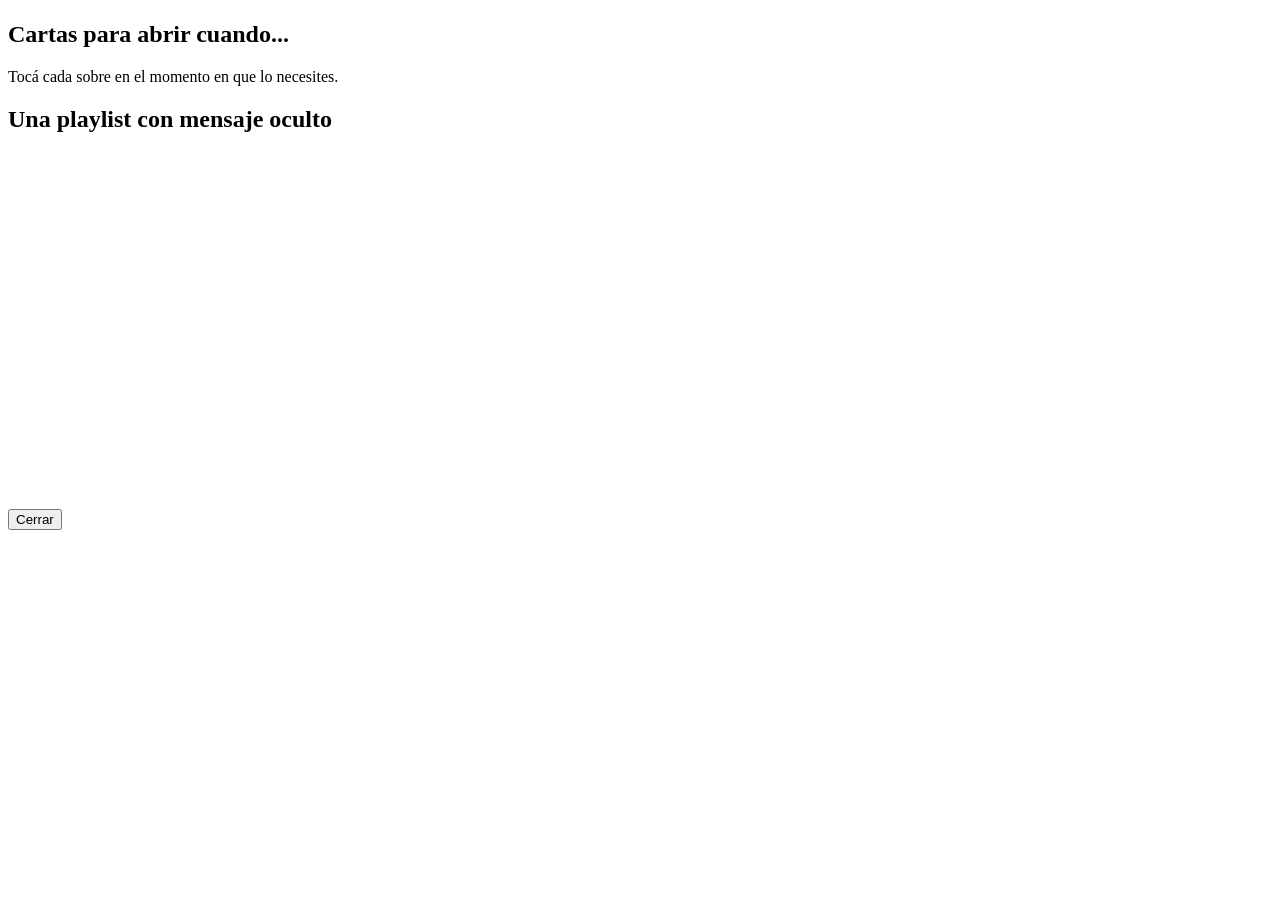
==== index.html @ daa83799 "Crear index.html" ====
<!DOCTYPE html>
<html lang="es">
<head>
  <meta charset="UTF-8" />
  <meta name="viewport" content="width=device-width, initial-scale=1.0" />
  <title>Felices 19, Vico</title>
  <link rel="preconnect" href="https://fonts.googleapis.com">
  <link rel="preconnect" href="https://fonts.gstatic.com" crossorigin>
  <link href="https://fonts.googleapis.com/css2?family=Playfair+Display:ital,wght@0,600;1,500&family=Plus+Jakarta+Sans:wght@400;500;600&display=swap" rel="stylesheet">
  <link rel="stylesheet" href="style.css" />
  <script src="script.js" defer></script>
</head>
<body>
  <div class="fondo-luces" aria-hidden="true"></div>

  <main class="contenedor">
    <header class="hero">
      <span class="etiqueta-comic" id="subtitulo-hero"></span>
      <h1 id="titulo-hero"></h1>
      <div class="separador-arte">
        <span></span><i></i><span></span>
      </div>
    </header>

    <section class="tarjeta-principal">
      <div id="carta-principal" class="texto-carta"></div>
    </section>

    <section class="bloque">
      <h2>Cartas para abrir cuando...</h2>
      <p class="bajada">Tocá cada sobre en el momento en que lo necesites.</p>
      <div id="sobres-grid" class="grid-sobres"></div>
    </section>

    <section class="bloque">
      <h2>Una playlist con mensaje oculto</h2>
      <p id="pista-playlist" class="pista"></p>
      <div class="marco-spotify">
        <iframe
          id="spotify-frame"
          width="100%"
          height="352"
          frameborder="0"
          allow="autoplay; clipboard-write; encrypted-media; fullscreen; picture-in-picture"
          loading="lazy">
        </iframe>
      </div>
    </section>
  </main>

  <div id="modal" class="modal" role="dialog" aria-modal="true">
    <div class="modal-caja">
      <button id="cerrar-modal" class="btn-cerrar" aria-label="Cerrar">Cerrar</button>
      <span id="modal-etiqueta" class="etiqueta-comic"></span>
      <h3 id="modal-titulo"></h3>
      <div id="modal-texto" class="texto-carta"></div>
    </div>
  </div>
</body>
</html>
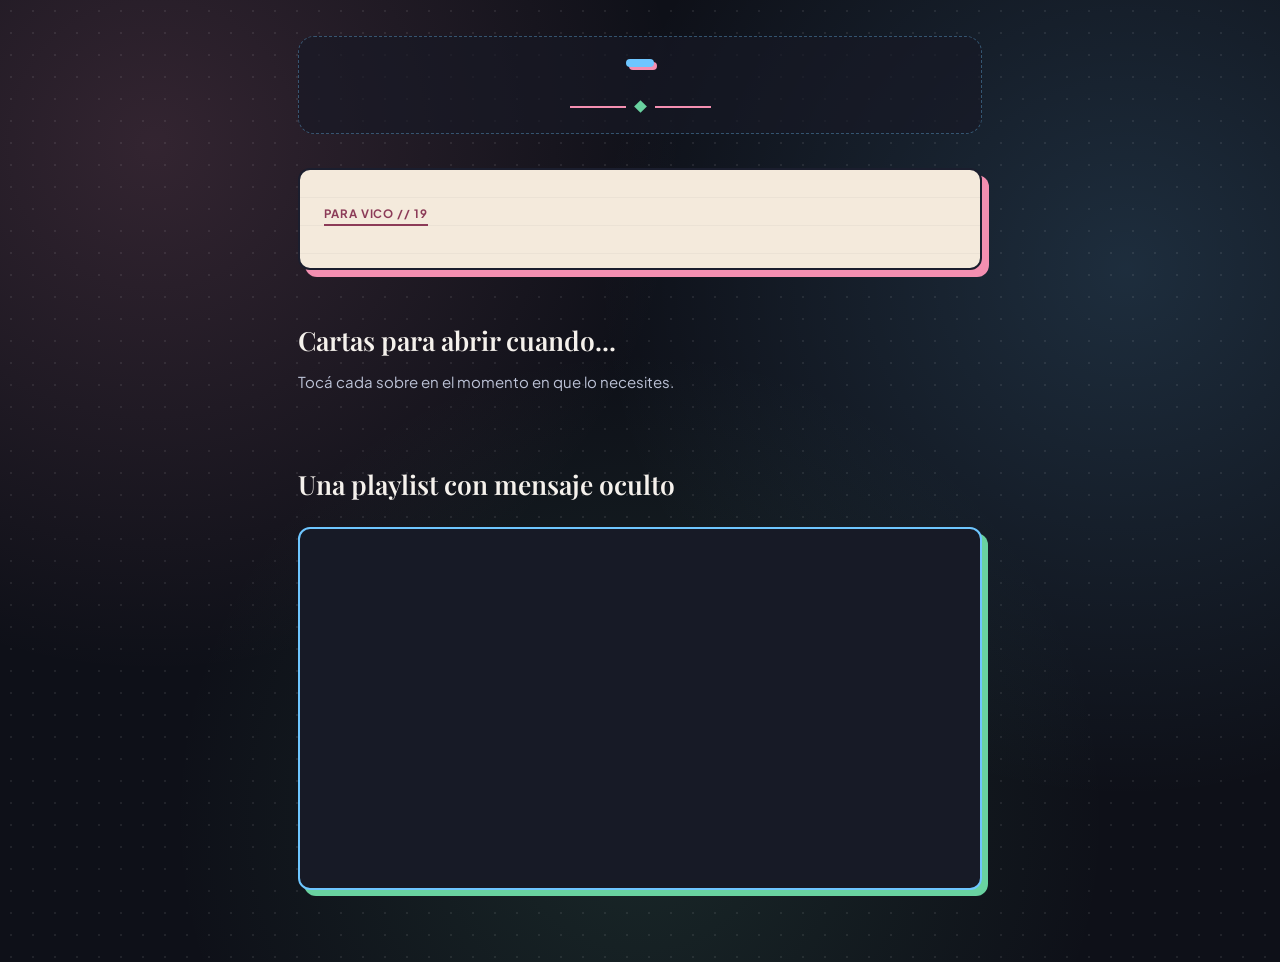
==== commit aba9b27f: "Update title in index.html from 'Vico' to 'Vieja'" ====
--- a/index.html
+++ b/index.html
@@ -3,7 +3,7 @@
 <head>
   <meta charset="UTF-8" />
   <meta name="viewport" content="width=device-width, initial-scale=1.0" />
-  <title>Felices 19, Vico</title>
+  <title>Felices 19, Vieja</title>
   <link rel="preconnect" href="https://fonts.googleapis.com">
   <link rel="preconnect" href="https://fonts.gstatic.com" crossorigin>
   <link href="https://fonts.googleapis.com/css2?family=Playfair+Display:ital,wght@0,600;1,500&family=Plus+Jakarta+Sans:wght@400;500;600&display=swap" rel="stylesheet">
--- a/style.css
+++ b/style.css
@@ -0,0 +1,314 @@
+:root {
+  --fondo: #0e1018;
+  --tarjeta: #171a26;
+  --papel: #f4eadc;
+  --papel-solapa: #e5d5c0;
+  --tinta: #1b1e2e;
+  --texto: #f5f1ec;
+  --texto-suave: #bcc2d6;
+  --rosa: #f48fb1;
+  --azul: #6ec6ff;
+  --verde: #69d2a0;
+}
+
+* {
+  box-sizing: border-box;
+  margin: 0;
+  padding: 0;
+}
+
+body {
+  background-color: var(--fondo);
+  background-image:
+    radial-gradient(rgba(255, 255, 255, 0.08) 1px, transparent 1px),
+    radial-gradient(circle at 12% 15%, rgba(244, 143, 177, 0.16), transparent 38%),
+    radial-gradient(circle at 88% 28%, rgba(110, 198, 255, 0.16), transparent 40%),
+    radial-gradient(circle at 50% 85%, rgba(105, 210, 160, 0.12), transparent 45%);
+  background-size: 22px 22px, 100% 100%, 100% 100%, 100% 100%;
+  color: var(--texto);
+  font-family: 'Plus Jakarta Sans', sans-serif;
+  line-height: 1.7;
+  min-height: 100vh;
+}
+
+.contenedor {
+  max-width: 720px;
+  margin: 0 auto;
+  padding: 36px 18px 72px;
+}
+
+.hero {
+  text-align: center;
+  margin-bottom: 34px;
+  padding: 22px 16px;
+  border: 1px dashed rgba(110, 198, 255, 0.35);
+  border-radius: 16px;
+  background: rgba(23, 26, 38, 0.65);
+  position: relative;
+}
+
+.etiqueta-comic {
+  display: inline-block;
+  font-size: 0.76rem;
+  font-weight: 700;
+  letter-spacing: 0.09em;
+  text-transform: uppercase;
+  color: var(--fondo);
+  background: var(--azul);
+  padding: 4px 14px;
+  border-radius: 4px;
+  box-shadow: 3px 3px 0px var(--rosa);
+  margin-bottom: 14px;
+}
+
+h1, h2, h3 {
+  font-family: 'Playfair Display', serif;
+  font-weight: 600;
+}
+
+h1 {
+  font-size: clamp(2rem, 6vw, 2.85rem);
+  text-shadow: 2px 2px 0px rgba(244, 143, 177, 0.35);
+}
+
+.separador-arte {
+  display: flex;
+  align-items: center;
+  justify-content: center;
+  gap: 10px;
+  margin-top: 14px;
+}
+
+.separador-arte span {
+  width: 56px;
+  height: 2px;
+  background: var(--rosa);
+}
+
+.separador-arte i {
+  width: 9px;
+  height: 9px;
+  transform: rotate(45deg);
+  background: var(--verde);
+}
+
+.tarjeta-principal {
+  background-color: var(--papel);
+  background-image: repeating-linear-gradient(
+    to bottom,
+    transparent 0px,
+    transparent 27px,
+    rgba(27, 30, 46, 0.08) 28px
+  );
+  color: var(--tinta);
+  border: 2px solid var(--tinta);
+  border-radius: 12px;
+  padding: 28px 24px;
+  box-shadow: 7px 7px 0px var(--rosa);
+  position: relative;
+}
+
+.tarjeta-principal::before {
+  content: "PARA VICO // 19";
+  display: inline-block;
+  font-size: 0.72rem;
+  font-weight: 700;
+  letter-spacing: 0.08em;
+  color: #8c3b58;
+  border-bottom: 2px solid #8c3b58;
+  margin-bottom: 14px;
+}
+
+.texto-carta p + p {
+  margin-top: 14px;
+}
+
+.bloque {
+  margin-top: 48px;
+}
+
+.bloque h2 {
+  font-size: 1.65rem;
+  margin-bottom: 6px;
+}
+
+.bajada, .pista {
+  color: var(--texto-suave);
+  font-size: 0.94rem;
+  margin-bottom: 20px;
+}
+
+.pista {
+  color: var(--verde);
+  font-weight: 500;
+}
+
+.grid-sobres {
+  display: grid;
+  grid-template-columns: repeat(auto-fill, minmax(152px, 1fr));
+  gap: 16px;
+}
+
+.sobre {
+  position: relative;
+  min-height: 168px;
+  background: linear-gradient(165deg, var(--papel) 55%, #e8d9c5 100%);
+  border: 2px solid #c9b69f;
+  border-radius: 8px;
+  padding: 96px 10px 12px;
+  text-align: center;
+  color: var(--tinta);
+  cursor: pointer;
+  overflow: hidden;
+  box-shadow: 4px 4px 0px rgba(0, 0, 0, 0.45);
+  transition: transform 0.2s ease, box-shadow 0.2s ease;
+}
+
+.sobre:hover, .sobre:focus-visible {
+  transform: translateY(-4px) rotate(-1deg);
+  box-shadow: 6px 6px 0px var(--azul);
+  outline: none;
+}
+
+.sobre-pliegues {
+  position: absolute;
+  inset: 0;
+  background:
+    linear-gradient(32deg, rgba(168, 146, 120, 0.28) 49%, transparent 50%),
+    linear-gradient(-32deg, rgba(168, 146, 120, 0.28) 49%, transparent 50%);
+  pointer-events: none;
+}
+
+.sobre-solapa {
+  position: absolute;
+  top: 0;
+  left: 0;
+  width: 100%;
+  height: 84px;
+  background: var(--papel-solapa);
+  clip-path: polygon(0 0, 50% 92%, 100% 0);
+  border-top: 2px solid #d5c3ad;
+  transform-origin: top center;
+  transition: transform 0.25s ease;
+  z-index: 1;
+}
+
+.sobre:hover .sobre-solapa {
+  transform: scaleY(0.84);
+}
+
+.sello-lacre {
+  position: absolute;
+  top: 72px;
+  left: 50%;
+  transform: translate(-50%, -50%);
+  width: 36px;
+  height: 36px;
+  border-radius: 50%;
+  background: #c94a78;
+  color: #fff8f2;
+  font-family: 'Playfair Display', serif;
+  font-size: 0.85rem;
+  font-weight: 700;
+  display: flex;
+  align-items: center;
+  justify-content: center;
+  border: 2px dashed rgba(255, 255, 255, 0.65);
+  box-shadow: 0 3px 6px rgba(0, 0, 0, 0.35);
+  z-index: 2;
+}
+
+.sobre:nth-child(3n + 2) .sello-lacre {
+  background: #2f7db3;
+}
+
+.sobre:nth-child(3n + 3) .sello-lacre {
+  background: #2e8b64;
+}
+
+.sobre strong {
+  position: relative;
+  z-index: 2;
+  display: block;
+  font-size: 0.82rem;
+  font-weight: 600;
+  line-height: 1.28;
+  color: var(--tinta);
+}
+
+.sobre.abierto {
+  opacity: 0.82;
+}
+
+.sobre.abierto::after {
+  content: "Abierta";
+  position: absolute;
+  bottom: 4px;
+  right: 6px;
+  font-size: 0.62rem;
+  font-weight: 700;
+  text-transform: uppercase;
+  color: #7d6b57;
+}
+
+.marco-spotify {
+  border-radius: 12px;
+  overflow: hidden;
+  border: 2px solid var(--azul);
+  box-shadow: 6px 6px 0px var(--verde);
+  background: var(--tarjeta);
+}
+
+.modal {
+  position: fixed;
+  inset: 0;
+  background: rgba(8, 9, 15, 0.85);
+  backdrop-filter: blur(4px);
+  display: none;
+  align-items: center;
+  justify-content: center;
+  padding: 18px;
+  z-index: 50;
+}
+
+.modal.activo {
+  display: flex;
+}
+
+.modal-caja {
+  background-color: var(--papel);
+  background-image: repeating-linear-gradient(
+    to bottom,
+    transparent 0px,
+    transparent 27px,
+    rgba(27, 30, 46, 0.08) 28px
+  );
+  color: var(--tinta);
+  border: 2px solid var(--tinta);
+  box-shadow: 7px 7px 0px var(--azul);
+  border-radius: 12px;
+  max-width: 540px;
+  width: 100%;
+  max-height: 82vh;
+  overflow-y: auto;
+  padding: 26px 22px;
+  position: relative;
+}
+
+.modal-caja h3 {
+  font-size: 1.4rem;
+  margin-bottom: 14px;
+  color: var(--tinta);
+}
+
+.btn-cerrar {
+  float: right;
+  background: var(--tinta);
+  color: var(--papel);
+  border: none;
+  border-radius: 6px;
+  padding: 6px 12px;
+  font-size: 0.8rem;
+  font-weight: 600;
+  cursor: pointer;
+}
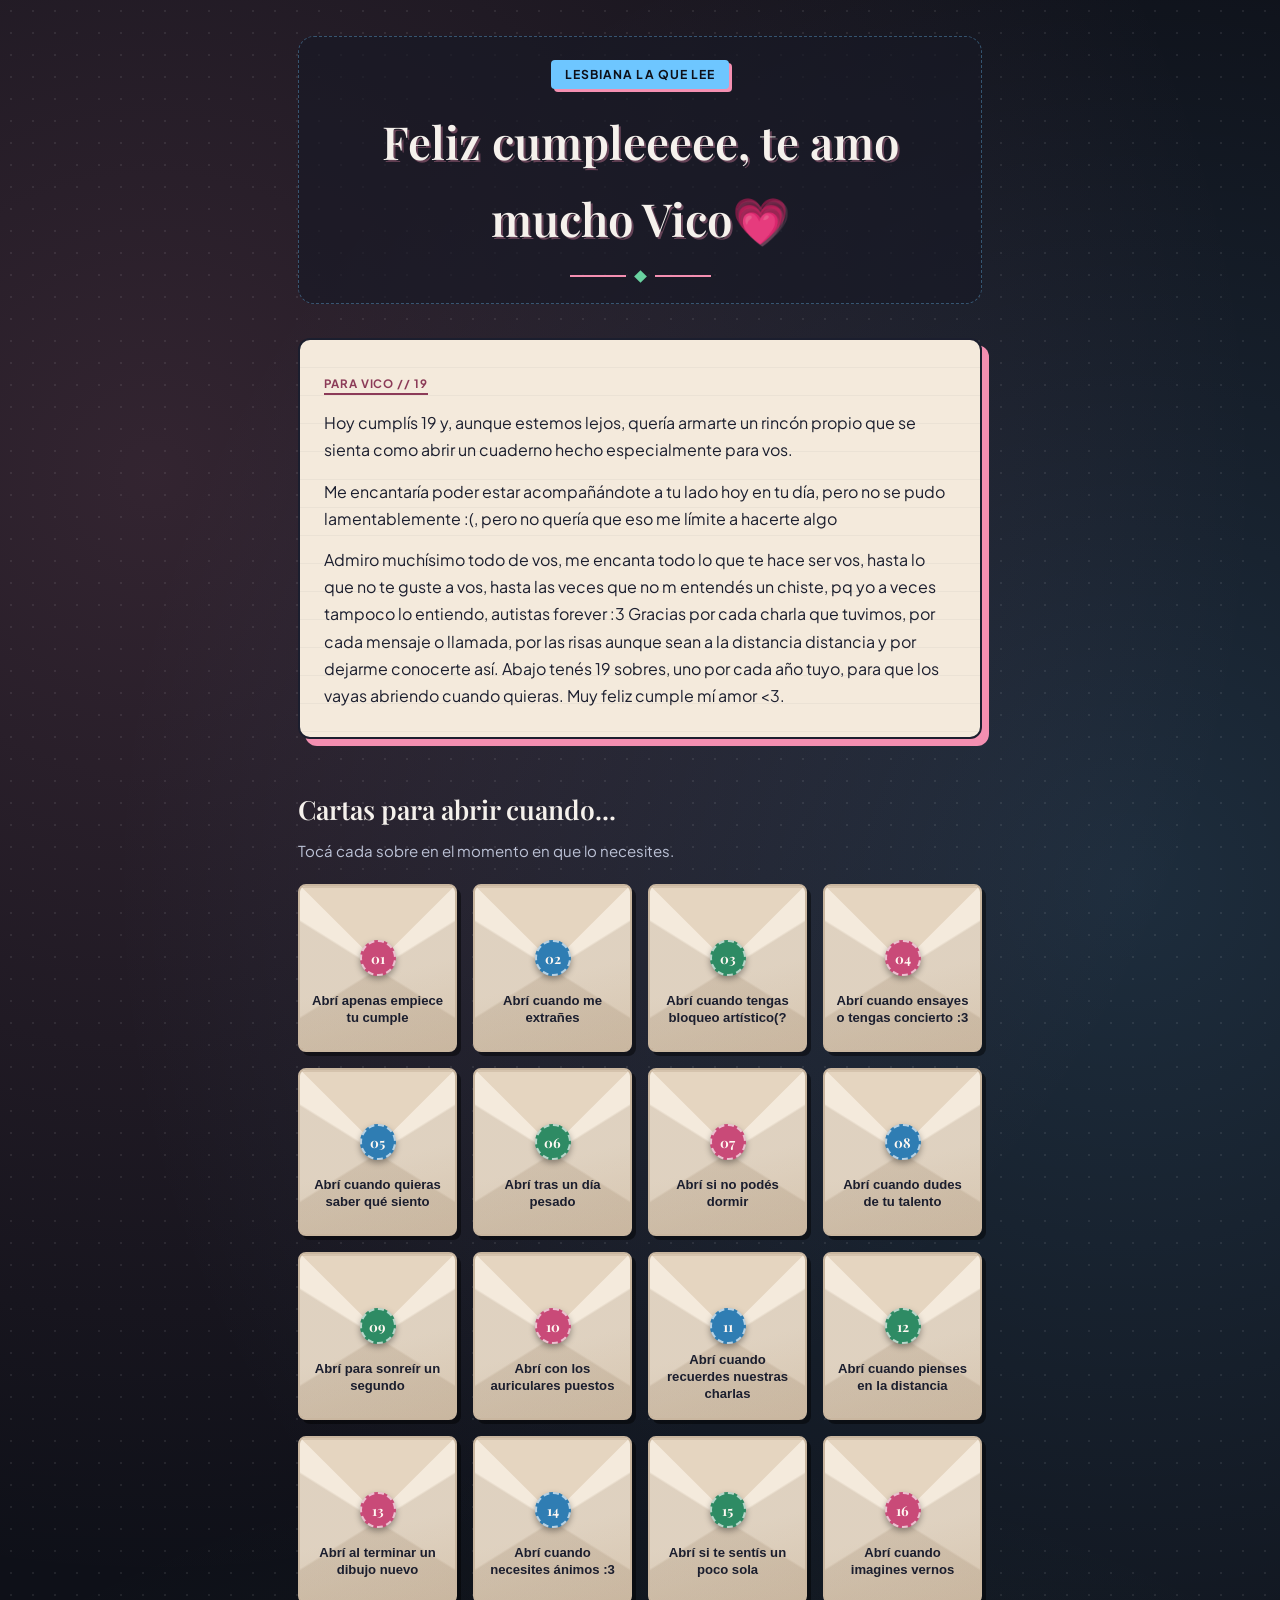
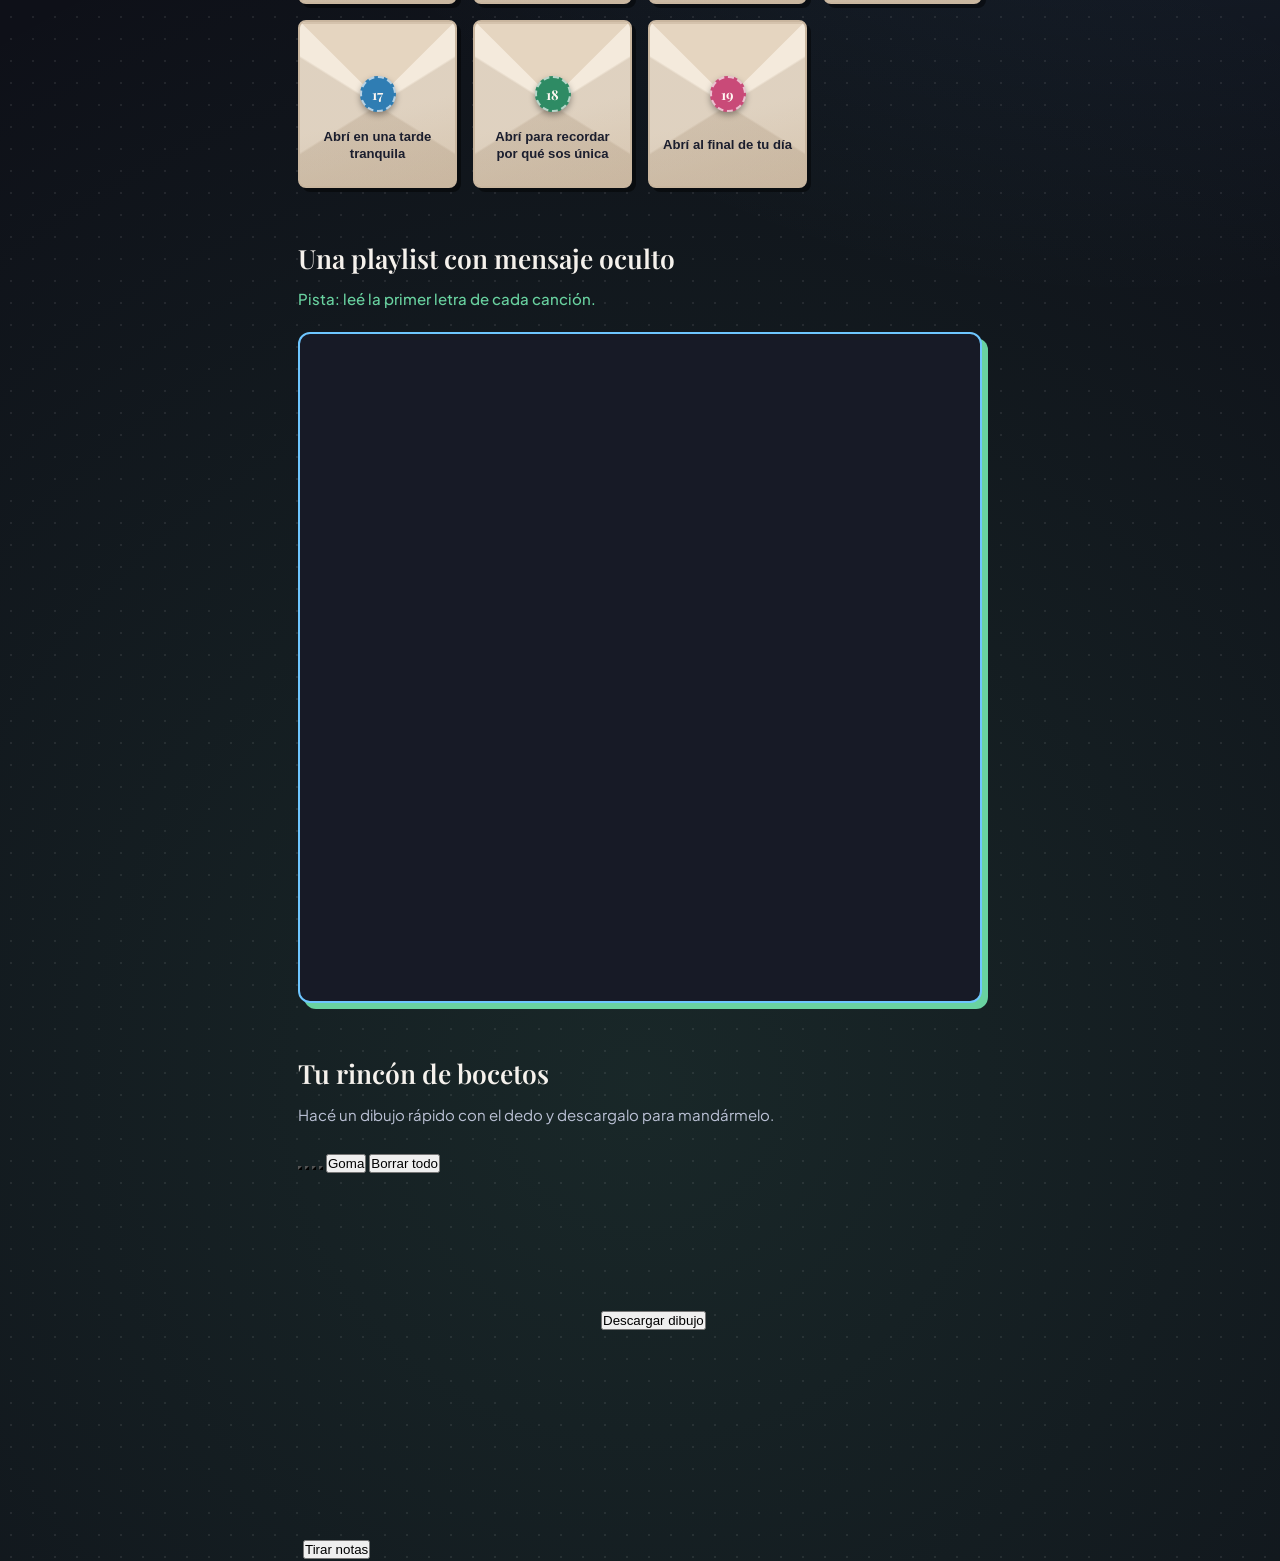
==== commit f0963ded: "Enhance index.html with sketching features and versioning Updated stylesheet and script links to inc" ====
--- a/index.html
+++ b/index.html
@@ -7,8 +7,8 @@
   <link rel="preconnect" href="https://fonts.googleapis.com">
   <link rel="preconnect" href="https://fonts.gstatic.com" crossorigin>
   <link href="https://fonts.googleapis.com/css2?family=Playfair+Display:ital,wght@0,600;1,500&family=Plus+Jakarta+Sans:wght@400;500;600&display=swap" rel="stylesheet">
-  <link rel="stylesheet" href="style.css" />
-  <script src="script.js" defer></script>
+  <link rel="stylesheet" href="style.css?v=4" />
+  <script src="script.js?v=4" defer></script>
 </head>
 <body>
   <div class="fondo-luces" aria-hidden="true"></div>
@@ -39,11 +39,28 @@
         <iframe
           id="spotify-frame"
           width="100%"
-          height="352"
+          height="660"
           frameborder="0"
           allow="autoplay; clipboard-write; encrypted-media; fullscreen; picture-in-picture"
           loading="lazy">
         </iframe>
+      </div>
+    </section>
+
+    <section class="bloque">
+      <h2>Tu rincón de bocetos</h2>
+      <p class="bajada">Hacé un dibujo rápido con el dedo y descargalo para mandármelo.</p>
+      <div class="bloc-caja">
+        <div class="bloc-herramientas">
+          <button type="button" class="color-btn activo" data-color="#1b1e2e" aria-label="Tinta oscura" style="background:#1b1e2e"></button>
+          <button type="button" class="color-btn" data-color="#e05286" aria-label="Rosa" style="background:#e05286"></button>
+          <button type="button" class="color-btn" data-color="#2b8cd6" aria-label="Azul" style="background:#2b8cd6"></button>
+          <button type="button" class="color-btn" data-color="#279665" aria-label="Verde" style="background:#279665"></button>
+          <button type="button" id="btn-goma" class="accion-bloc">Goma</button>
+          <button type="button" id="btn-limpiar" class="accion-bloc">Borrar todo</button>
+        </div>
+        <canvas id="lienzo-dibujo"></canvas>
+        <button type="button" id="btn-descargar" class="btn-descargar">Descargar dibujo</button>
       </div>
     </section>
   </main>
@@ -56,5 +73,8 @@
       <div id="modal-texto" class="texto-carta"></div>
     </div>
   </div>
+
+  <canvas id="lienzo-festejo" aria-hidden="true"></canvas>
+  <button type="button" id="btn-festejo" class="btn-festejo">Tirar notas</button>
 </body>
 </html>
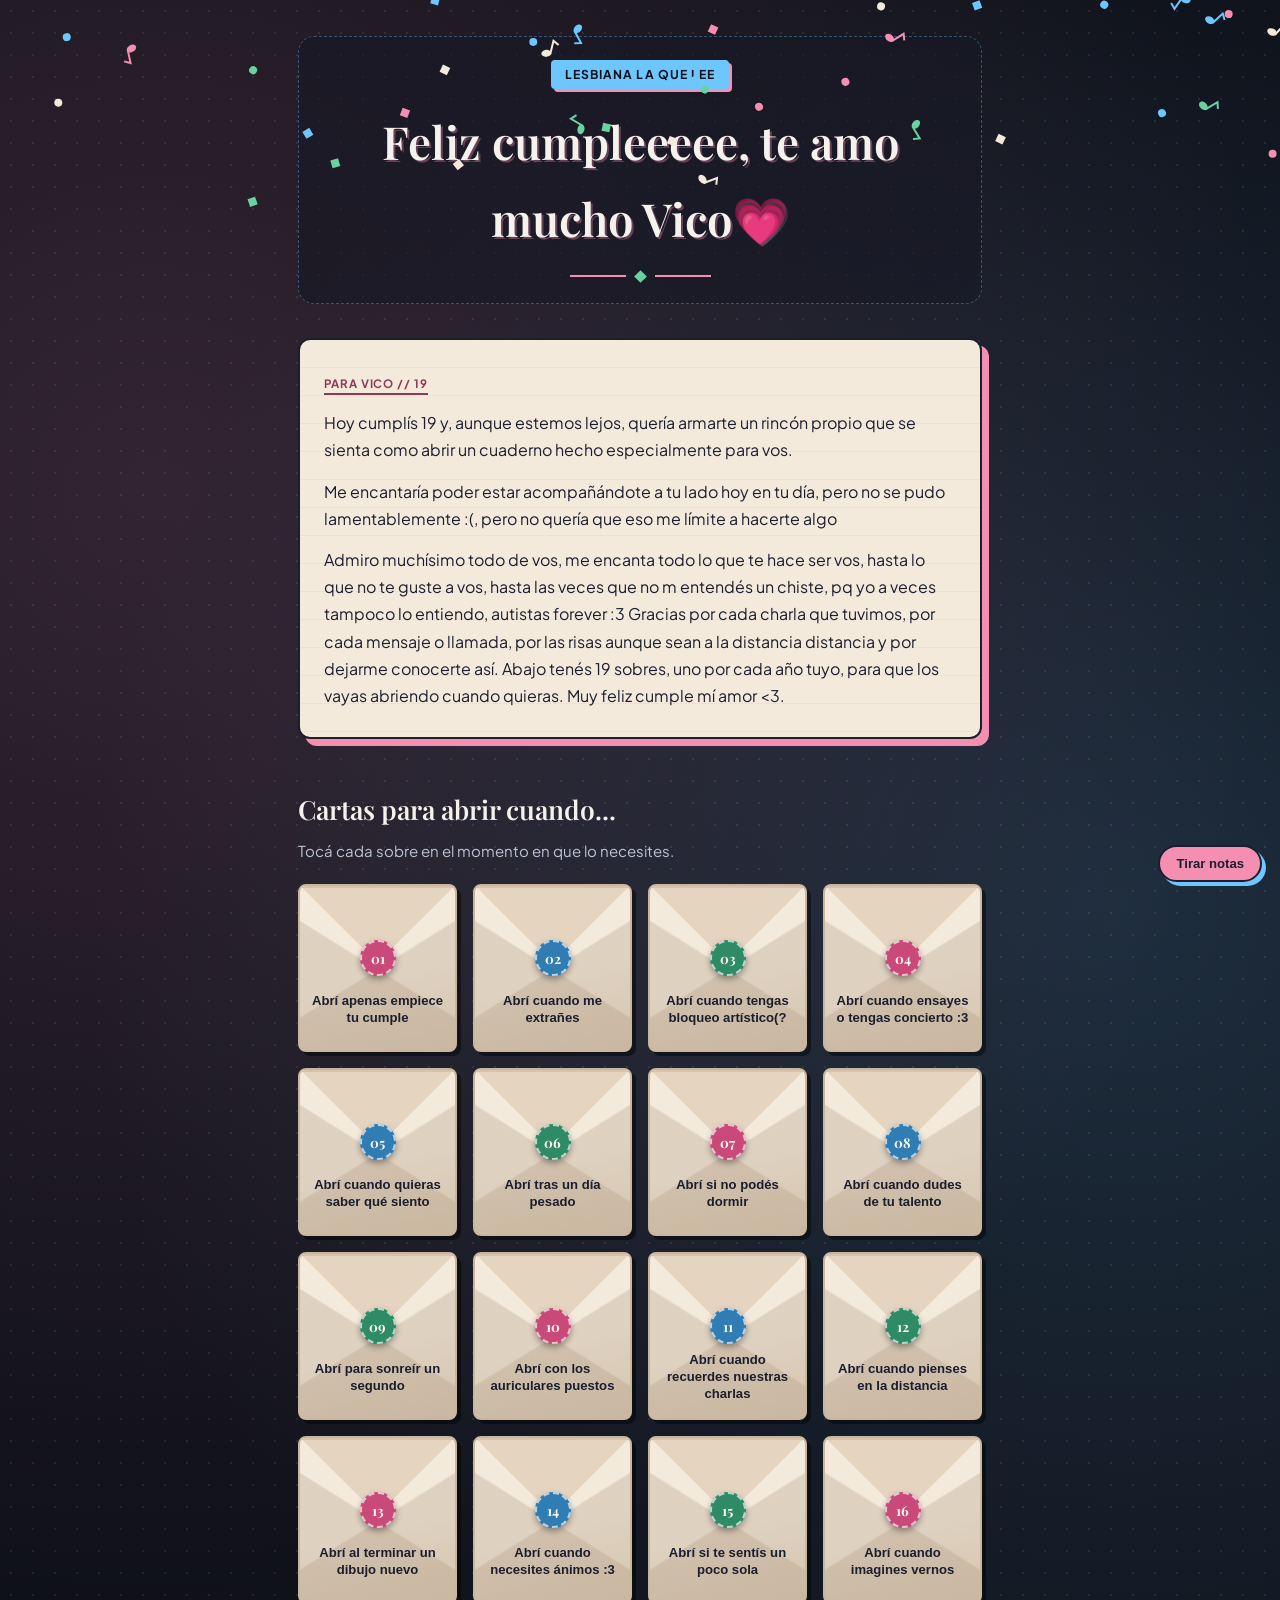
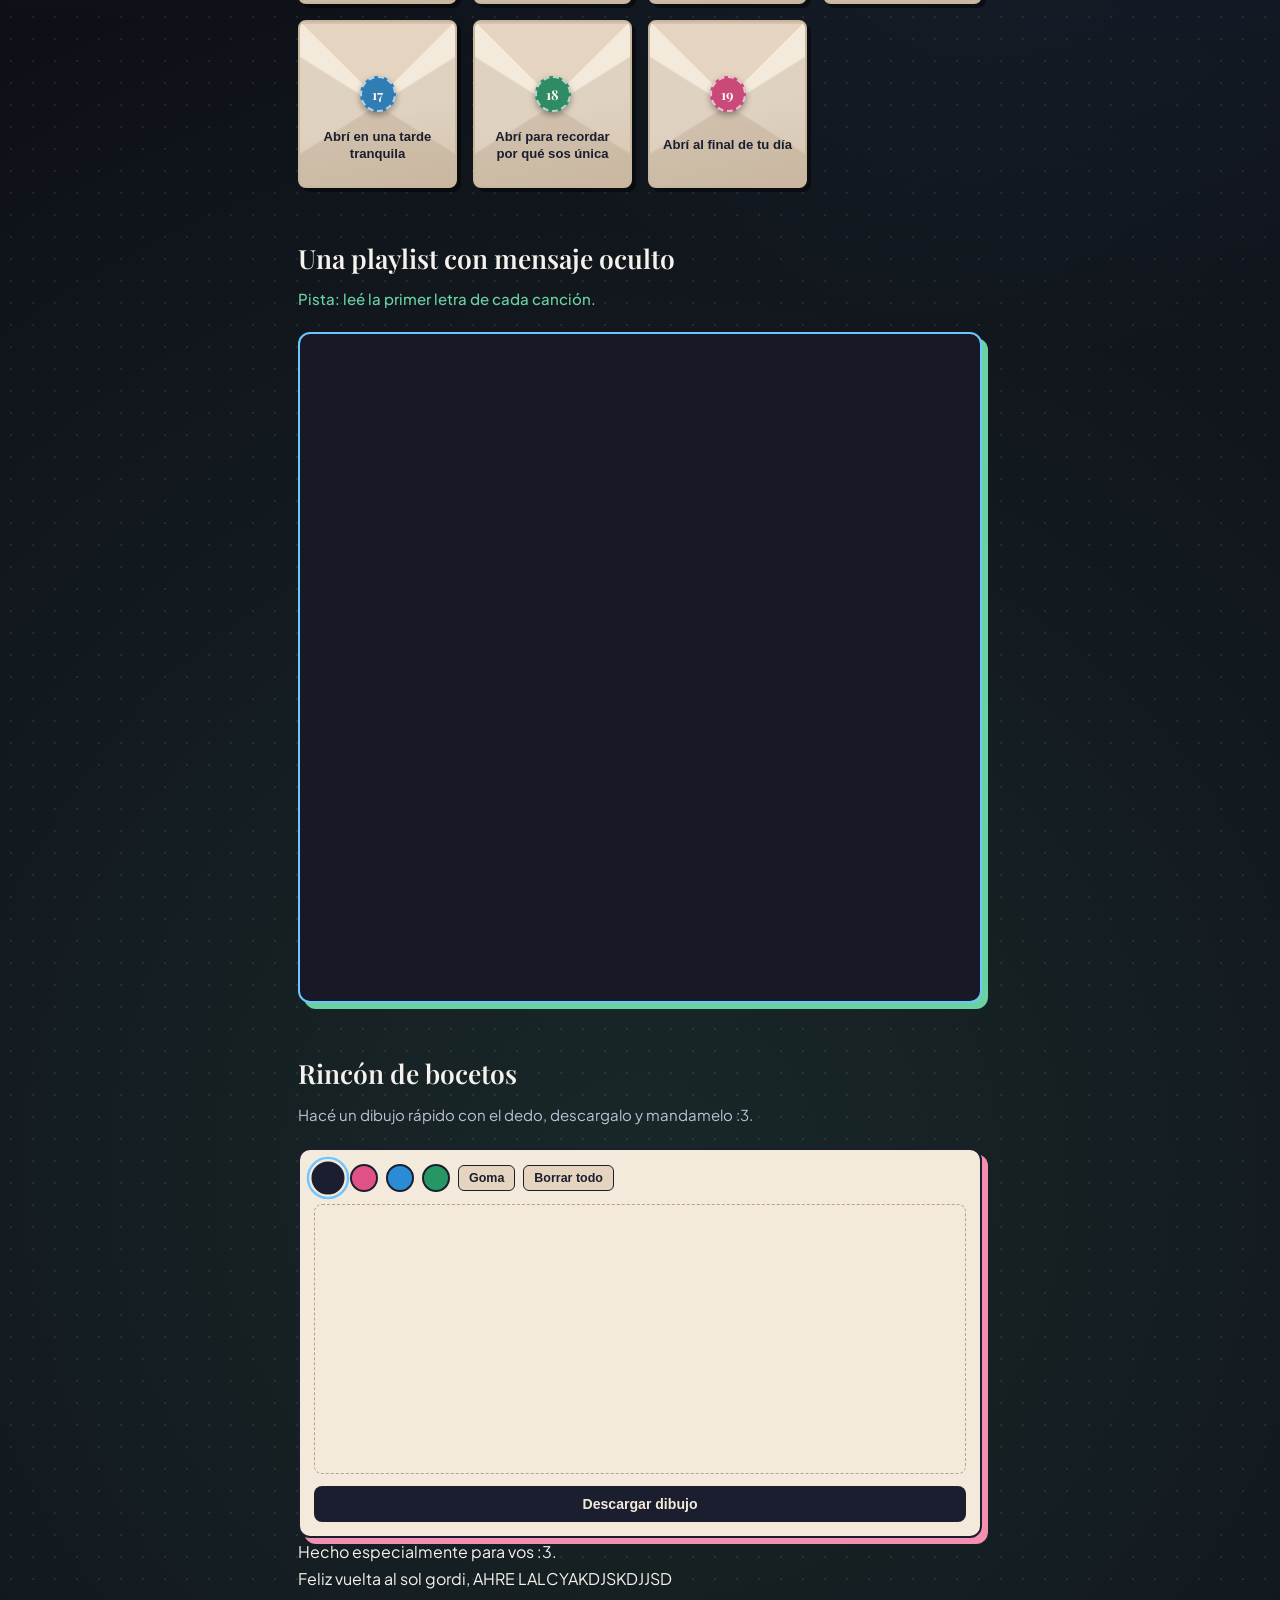
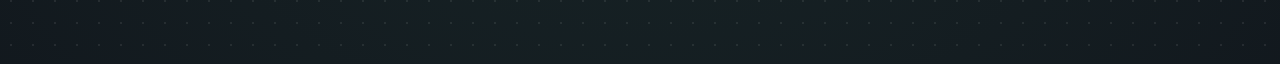
==== commit c3e14113: "Revise headings and add personalized footer message Updated headings and footer text for clarity and" ====
--- a/index.html
+++ b/index.html
@@ -4,6 +4,8 @@
   <meta charset="UTF-8" />
   <meta name="viewport" content="width=device-width, initial-scale=1.0" />
   <title>Felices 19, Vieja</title>
+  <meta property="og:title" content="Felices 19 :3" />
+  <meta property="og:description" content="Hecho especialmente para vos." />
   <link rel="preconnect" href="https://fonts.googleapis.com">
   <link rel="preconnect" href="https://fonts.gstatic.com" crossorigin>
   <link href="https://fonts.googleapis.com/css2?family=Playfair+Display:ital,wght@0,600;1,500&family=Plus+Jakarta+Sans:wght@400;500;600&display=swap" rel="stylesheet">
@@ -48,8 +50,8 @@
     </section>
 
     <section class="bloque">
-      <h2>Tu rincón de bocetos</h2>
-      <p class="bajada">Hacé un dibujo rápido con el dedo y descargalo para mandármelo.</p>
+      <h2>Rincón de bocetos</h2>
+      <p class="bajada">Hacé un dibujo rápido con el dedo, descargalo y mandamelo :3.</p>
       <div class="bloc-caja">
         <div class="bloc-herramientas">
           <button type="button" class="color-btn activo" data-color="#1b1e2e" aria-label="Tinta oscura" style="background:#1b1e2e"></button>
@@ -63,6 +65,11 @@
         <button type="button" id="btn-descargar" class="btn-descargar">Descargar dibujo</button>
       </div>
     </section>
+    <footer class="cierre-web">
+      <p>Hecho especialmente para vos :3.</p>
+      <span>Feliz vuelta al sol gordi, AHRE LALCYAKDJSKDJJSD</span>
+    </footer>
+    
   </main>
 
   <div id="modal" class="modal" role="dialog" aria-modal="true">
--- a/style.css
+++ b/style.css
@@ -259,6 +259,76 @@
   background: var(--tarjeta);
 }
 
+.bloc-caja {
+  background: var(--papel);
+  border: 2px solid var(--tinta);
+  border-radius: 12px;
+  padding: 14px;
+  box-shadow: 6px 6px 0px var(--rosa);
+}
+
+.bloc-herramientas {
+  display: flex;
+  flex-wrap: wrap;
+  align-items: center;
+  gap: 8px;
+  margin-bottom: 12px;
+}
+
+.color-btn {
+  width: 28px;
+  height: 28px;
+  border-radius: 50%;
+  border: 2px solid var(--tinta);
+  cursor: pointer;
+  transition: transform 0.15s ease;
+}
+
+.color-btn.activo {
+  transform: scale(1.18);
+  outline: 2px solid var(--azul);
+  outline-offset: 2px;
+}
+
+.accion-bloc {
+  background: #e5d5c0;
+  color: var(--tinta);
+  border: 1.5px solid var(--tinta);
+  border-radius: 6px;
+  padding: 5px 10px;
+  font-size: 0.78rem;
+  font-weight: 600;
+  cursor: pointer;
+}
+
+.accion-bloc.activo {
+  background: var(--azul);
+}
+
+#lienzo-dibujo {
+  display: block;
+  width: 100%;
+  height: 270px;
+  background: #f4eadc;
+  border: 1.5px dashed #b5a38d;
+  border-radius: 8px;
+  touch-action: none;
+  cursor: crosshair;
+}
+
+.btn-descargar {
+  margin-top: 12px;
+  width: 100%;
+  background: var(--tinta);
+  color: var(--papel);
+  border: none;
+  border-radius: 8px;
+  padding: 10px;
+  font-size: 0.88rem;
+  font-weight: 600;
+  cursor: pointer;
+}
+
 .modal {
   position: fixed;
   inset: 0;
@@ -312,3 +382,28 @@
   font-weight: 600;
   cursor: pointer;
 }
+
+#lienzo-festejo {
+  position: fixed;
+  inset: 0;
+  width: 100%;
+  height: 100%;
+  pointer-events: none;
+  z-index: 60;
+}
+
+.btn-festejo {
+  position: fixed;
+  bottom: 18px;
+  right: 18px;
+  z-index: 40;
+  background: var(--rosa);
+  color: var(--tinta);
+  border: 2px solid var(--tinta);
+  box-shadow: 4px 4px 0px var(--azul);
+  border-radius: 999px;
+  padding: 9px 16px;
+  font-size: 0.82rem;
+  font-weight: 700;
+  cursor: pointer;
+}
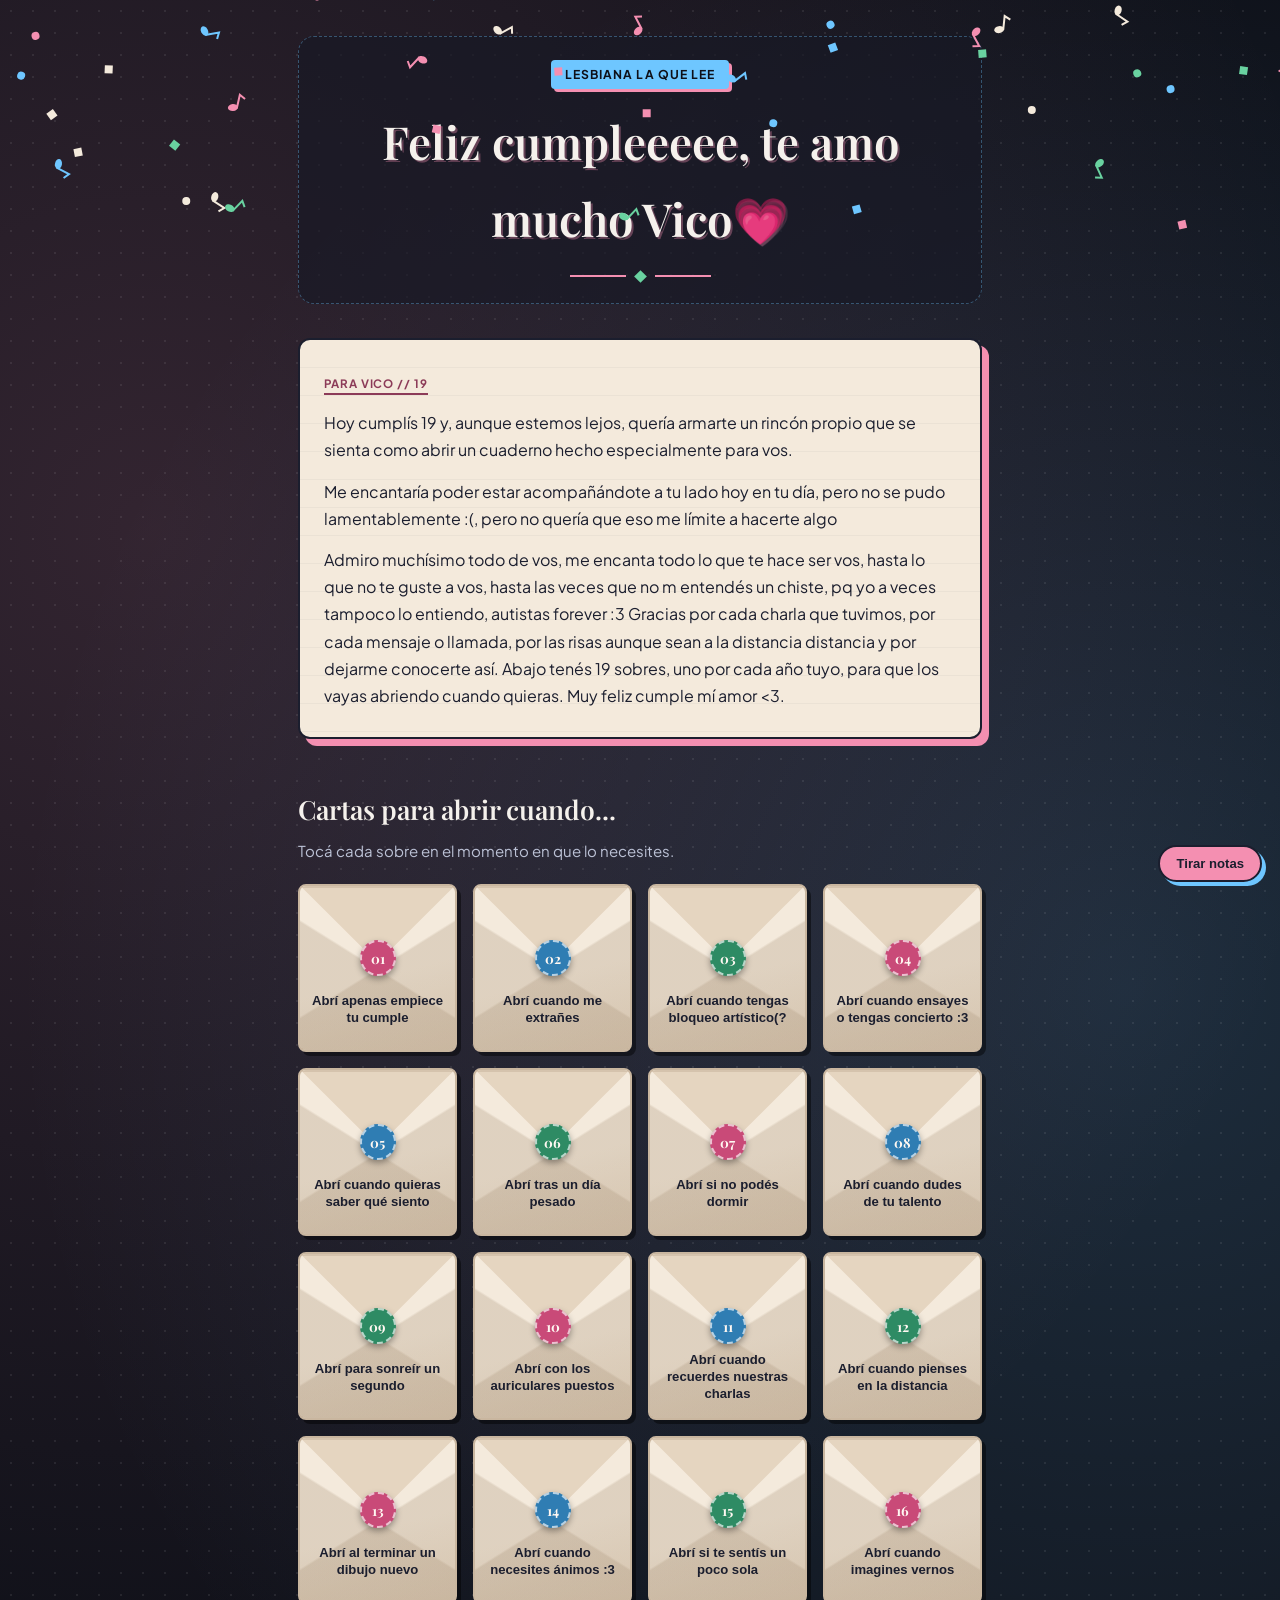
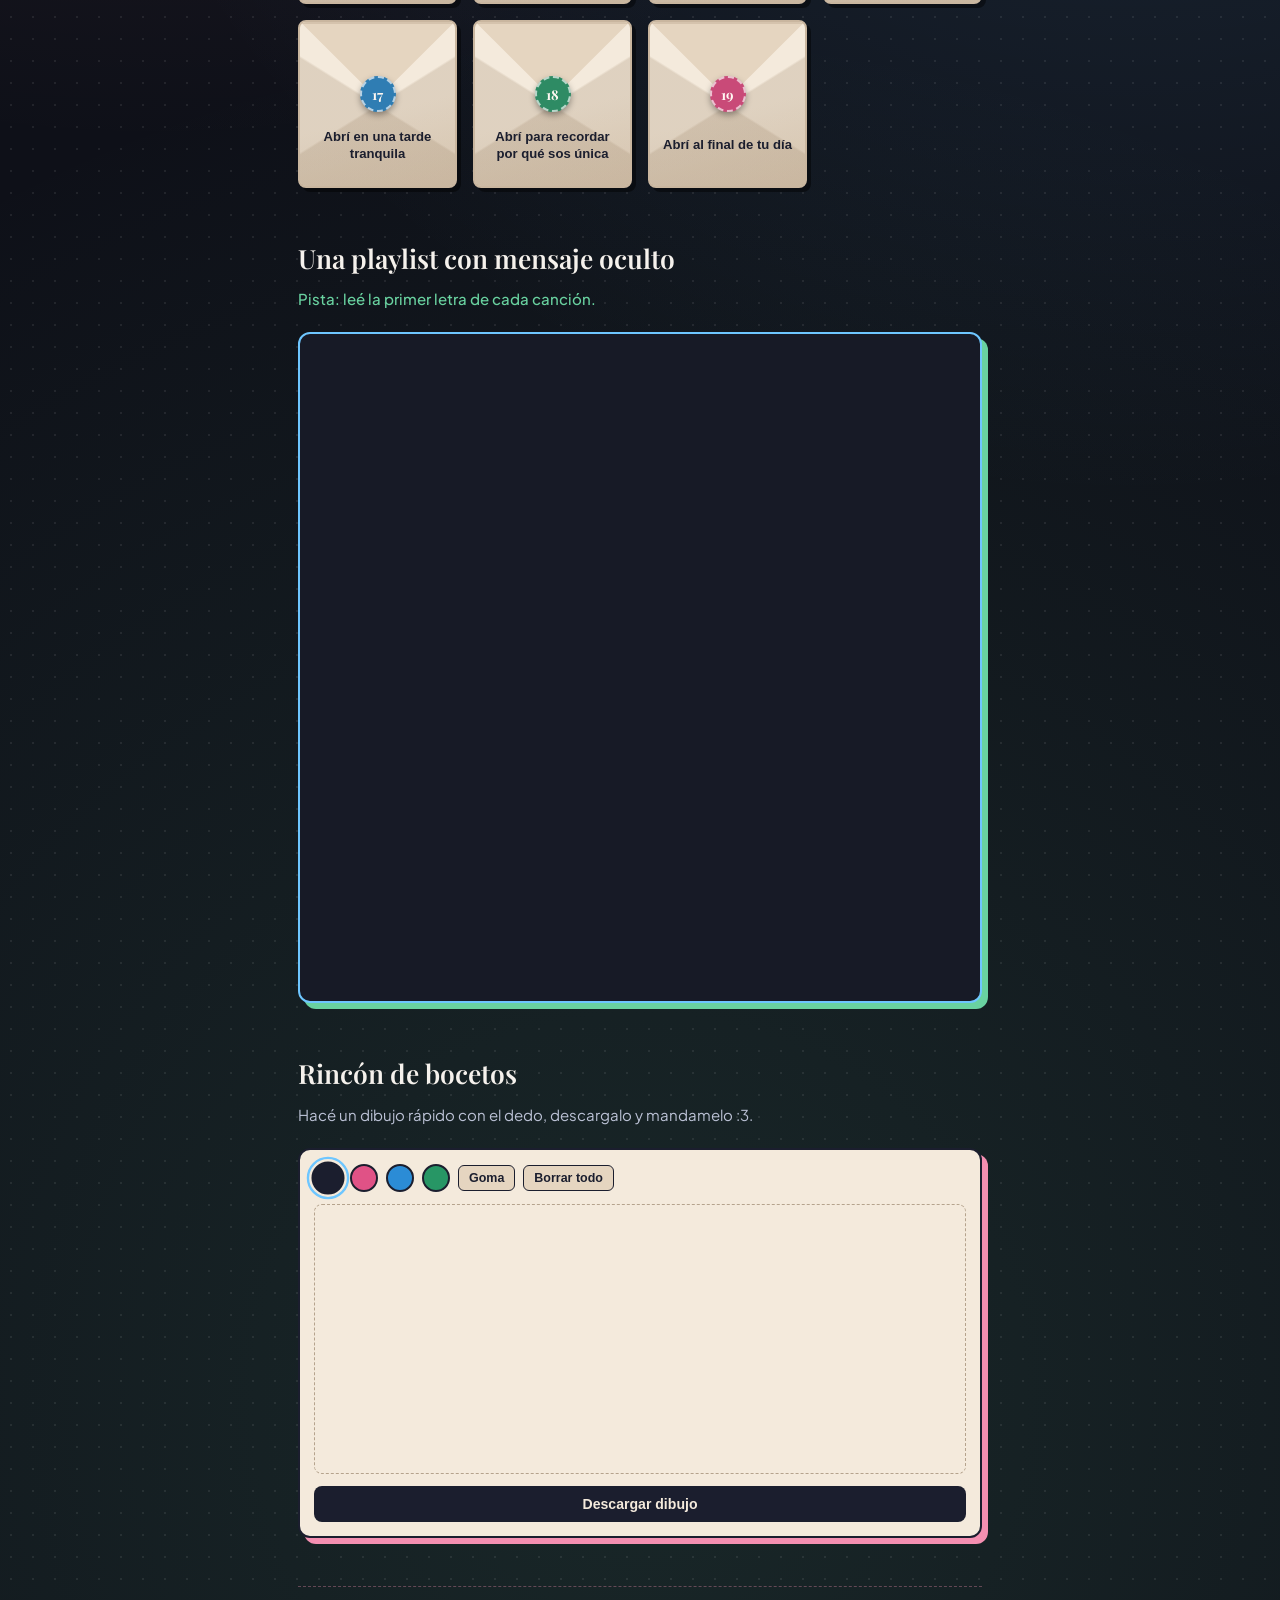
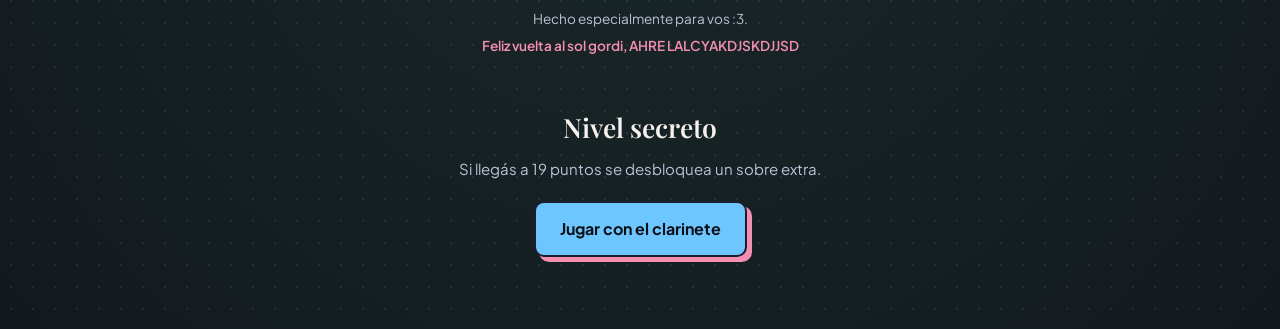
==== commit 9cbf5f42: "Add secret level section to index.html" ====
--- a/index.html
+++ b/index.html
@@ -69,6 +69,12 @@
       <p>Hecho especialmente para vos :3.</p>
       <span>Feliz vuelta al sol gordi, AHRE LALCYAKDJSKDJJSD</span>
     </footer>
+    <section class="bloque" style="text-align: center;">
+      <h2>Nivel secreto</h2>
+      <p class="bajada">Si llegás a 19 puntos se desbloquea un sobre extra.</p>
+      <a href="juego.html" style="display: inline-block; background: #6ec6ff; color: #0e1018; border: 2px solid #1b1e2e; box-shadow: 5px 5px 0px #f48fb1; border-radius: 10px; padding: 12px 24px; font-weight: 700; text-decoration: none;">Jugar con el clarinete</a>
+    </section>
+    
     
   </main>
 
--- a/style.css
+++ b/style.css
@@ -407,3 +407,19 @@
   font-weight: 700;
   cursor: pointer;
 }
+.cierre-web {
+  margin-top: 48px;
+  padding-top: 20px;
+  border-top: 1px dashed rgba(244, 143, 177, 0.35);
+  text-align: center;
+  color: var(--texto-suave);
+  font-size: 0.85rem;
+}
+
+.cierre-web span {
+  display: block;
+  margin-top: 4px;
+  color: var(--rosa);
+  font-weight: 600;
+}
+
